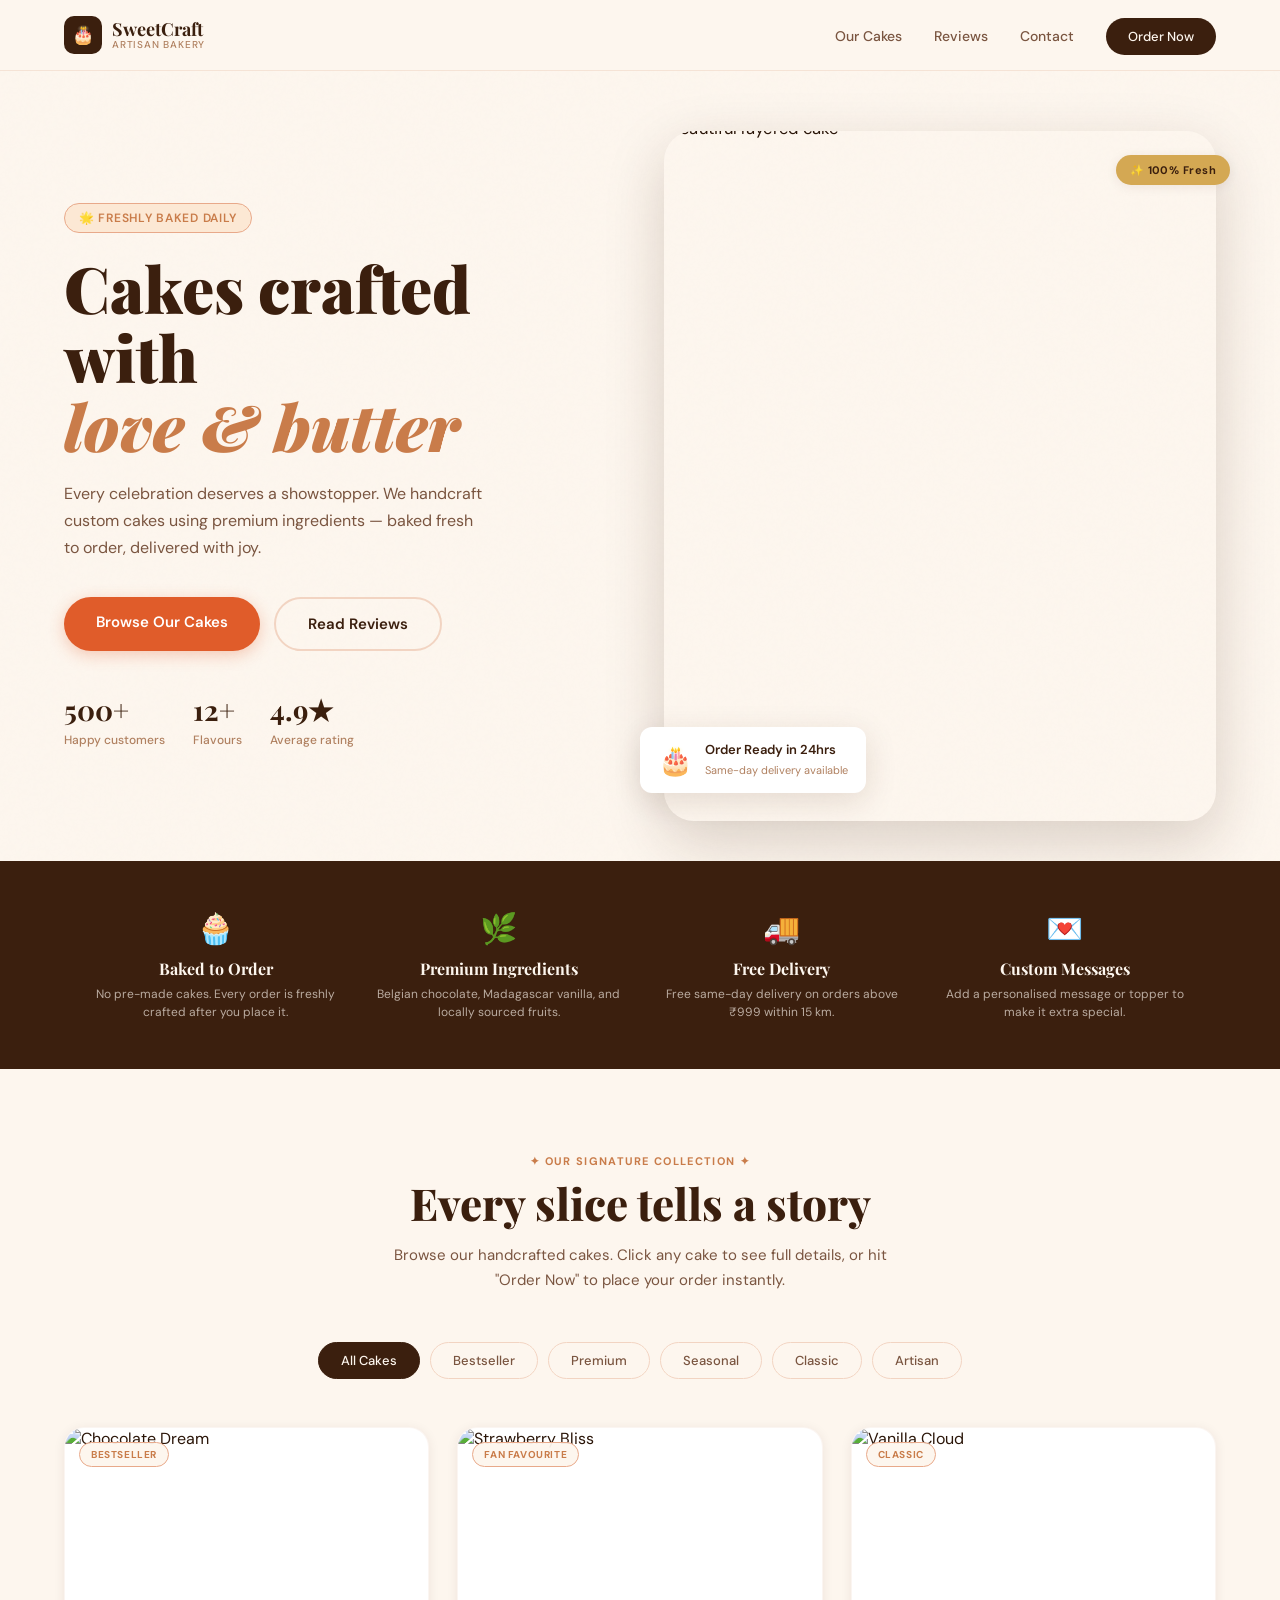
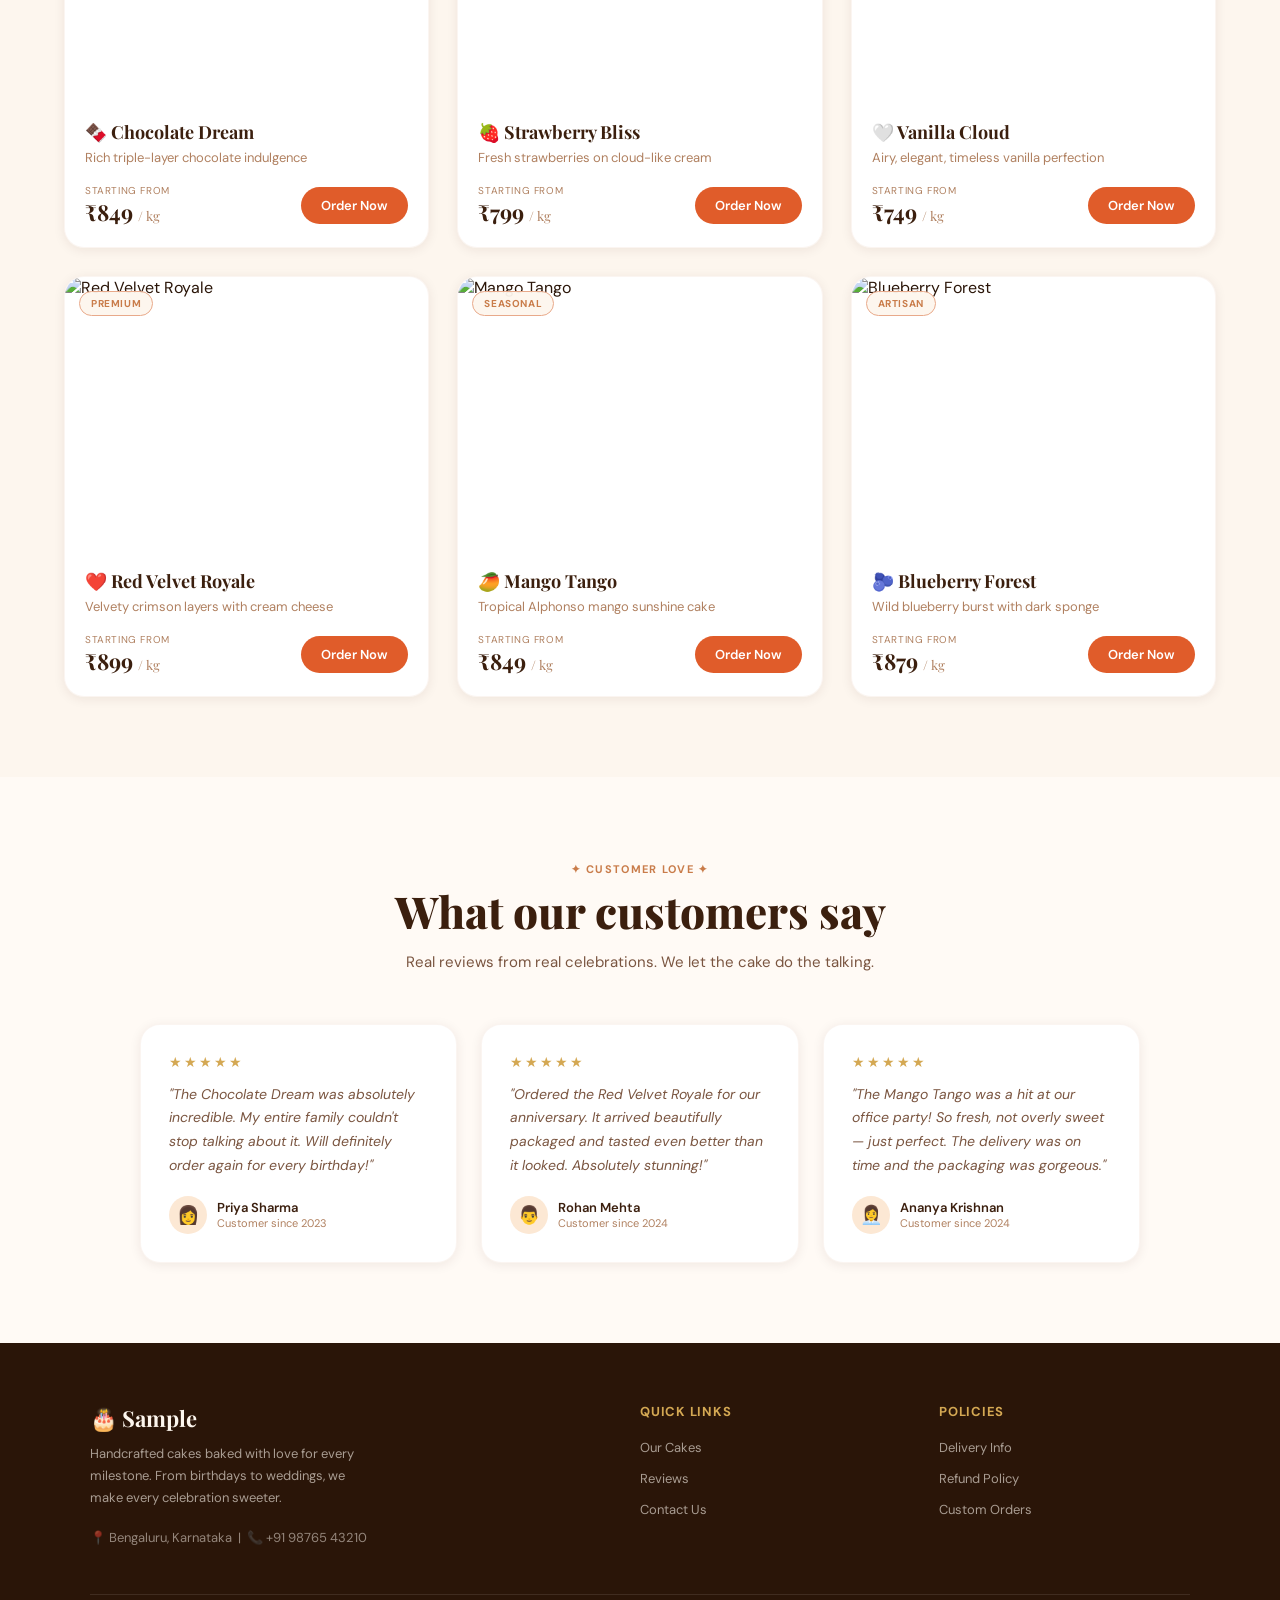
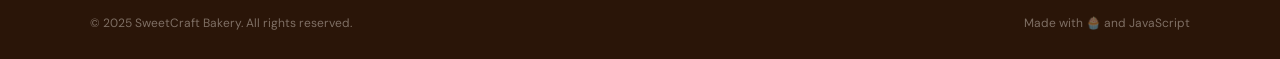
==== index.html @ ea9f8aa6 "creating the Sample project" ====
<!DOCTYPE html>
<html lang="en">
  <head>
    <meta charset="UTF-8" />
    <meta name="viewport" content="width=device-width, initial-scale=1.0" />
    <meta name="description" content="SweetCraft Bakery — Handcrafted cakes baked fresh for every occasion. Order online with easy Google Form checkout." />
    <title>SweetCraft Bakery — Handcrafted Cakes</title>
    <link rel="stylesheet" href="style.css" />
    <link rel="icon" href="data:image/svg+xml,<svg xmlns='http://www.w3.org/2000/svg' viewBox='0 0 100 100'><text y='.9em' font-size='90'>🎂</text></svg>" />
  </head>
  <body>

    <!-- HEADER -->
    <header class="header">
      <nav class="nav">
        <a href="index.html" class="nav-logo">
          <div class="nav-logo-icon">🎂</div>
          <div class="nav-logo-text">
            <span class="nav-logo-name">SweetCraft</span>
            <span class="nav-logo-tagline">Artisan Bakery</span>
          </div>
        </a>
        <ul class="nav-links">
          <li><a href="#products">Our Cakes</a></li>
          <li><a href="#testimonials">Reviews</a></li>
          <li><a href="#contact">Contact</a></li>
          <li><a href="#products" class="nav-cta">Order Now</a></li>
        </ul>
      </nav>
    </header>

    <!-- HERO -->
    <section class="hero">
      <div class="hero-content">
        <div class="hero-badge">🌟 Freshly Baked Daily</div>
        <h1 class="hero-title">
          Cakes crafted with<br /><em>love & butter</em>
        </h1>
        <p class="hero-subtitle">
          Every celebration deserves a showstopper. We handcraft custom cakes
          using premium ingredients — baked fresh to order, delivered with joy.
        </p>
        <div class="hero-actions">
          <a href="#products" class="btn-primary">Browse Our Cakes</a>
          <a href="#testimonials" class="btn-secondary">Read Reviews</a>
        </div>
        <div class="hero-stats">
          <div class="stat">
            <span class="stat-number">500+</span>
            <span class="stat-label">Happy customers</span>
          </div>
          <div class="stat">
            <span class="stat-number">12+</span>
            <span class="stat-label">Flavours</span>
          </div>
          <div class="stat">
            <span class="stat-number">4.9★</span>
            <span class="stat-label">Average rating</span>
          </div>
        </div>
      </div>

      <div class="hero-visual">
        <div class="hero-img-wrap">
          <img
            src="https://images.unsplash.com/photo-1621303837174-89787a7d4729?w=700&q=85"
            alt="Beautiful layered cake"
          />
        </div>
        <div class="hero-float-card">
          <div class="hero-float-card-icon">🎂</div>
          <div class="hero-float-card-text">
            <strong>Order Ready in 24hrs</strong>
            <span>Same-day delivery available</span>
          </div>
        </div>
        <div class="hero-float-badge">✨ 100% Fresh</div>
      </div>
    </section>

    <!-- FEATURES STRIP -->
    <section class="features-strip">
      <div class="features-strip-inner">
        <div class="feature-item">
          <div class="feature-icon">🧁</div>
          <div class="feature-title">Baked to Order</div>
          <p class="feature-desc">No pre-made cakes. Every order is freshly crafted after you place it.</p>
        </div>
        <div class="feature-item">
          <div class="feature-icon">🌿</div>
          <div class="feature-title">Premium Ingredients</div>
          <p class="feature-desc">Belgian chocolate, Madagascar vanilla, and locally sourced fruits.</p>
        </div>
        <div class="feature-item">
          <div class="feature-icon">🚚</div>
          <div class="feature-title">Free Delivery</div>
          <p class="feature-desc">Free same-day delivery on orders above ₹999 within 15 km.</p>
        </div>
        <div class="feature-item">
          <div class="feature-icon">💌</div>
          <div class="feature-title">Custom Messages</div>
          <p class="feature-desc">Add a personalised message or topper to make it extra special.</p>
        </div>
      </div>
    </section>

    <!-- PRODUCTS SECTION -->
    <section class="products-section" id="products">
      <div class="section-header">
        <span class="section-label">✦ Our Signature Collection ✦</span>
        <h2 class="section-title">Every slice tells a story</h2>
        <p class="section-desc">
          Browse our handcrafted cakes. Click any cake to see full details, or
          hit "Order Now" to place your order instantly.
        </p>
      </div>

      <!-- Filter Tabs -->
      <div class="filter-tabs">
        <button class="filter-tab active" data-filter="all">All Cakes</button>
        <button class="filter-tab" data-filter="Bestseller">Bestseller</button>
        <button class="filter-tab" data-filter="Premium">Premium</button>
        <button class="filter-tab" data-filter="Seasonal">Seasonal</button>
        <button class="filter-tab" data-filter="Classic">Classic</button>
        <button class="filter-tab" data-filter="Artisan">Artisan</button>
      </div>

      <div class="products-grid" id="productsGrid">
        <!-- Populated by script.js -->
      </div>
    </section>

    <!-- TESTIMONIALS -->
    <section class="testimonials-section" id="testimonials">
      <div class="section-header">
        <span class="section-label">✦ Customer Love ✦</span>
        <h2 class="section-title">What our customers say</h2>
        <p class="section-desc">Real reviews from real celebrations. We let the cake do the talking.</p>
      </div>

      <div class="testimonials-grid">
        <div class="testimonial-card">
          <div class="testimonial-stars">★★★★★</div>
          <p class="testimonial-text">"The Chocolate Dream was absolutely incredible. My entire family couldn't stop talking about it. Will definitely order again for every birthday!"</p>
          <div class="testimonial-author">
            <div class="testimonial-avatar">👩</div>
            <div>
              <div class="testimonial-name">Priya Sharma</div>
              <div class="testimonial-since">Customer since 2023</div>
            </div>
          </div>
        </div>
        <div class="testimonial-card">
          <div class="testimonial-stars">★★★★★</div>
          <p class="testimonial-text">"Ordered the Red Velvet Royale for our anniversary. It arrived beautifully packaged and tasted even better than it looked. Absolutely stunning!"</p>
          <div class="testimonial-author">
            <div class="testimonial-avatar">👨</div>
            <div>
              <div class="testimonial-name">Rohan Mehta</div>
              <div class="testimonial-since">Customer since 2024</div>
            </div>
          </div>
        </div>
        <div class="testimonial-card">
          <div class="testimonial-stars">★★★★★</div>
          <p class="testimonial-text">"The Mango Tango was a hit at our office party! So fresh, not overly sweet — just perfect. The delivery was on time and the packaging was gorgeous."</p>
          <div class="testimonial-author">
            <div class="testimonial-avatar">👩‍💼</div>
            <div>
              <div class="testimonial-name">Ananya Krishnan</div>
              <div class="testimonial-since">Customer since 2024</div>
            </div>
          </div>
        </div>
      </div>
    </section>

    <!-- FOOTER -->
    <footer class="footer" id="contact">
      <div class="footer-inner">
        <div class="footer-top">
          <div class="footer-brand">
            <div class="footer-brand-name">🎂 Sample </div>
            <p class="footer-brand-desc">
              Handcrafted cakes baked with love for every milestone. From birthdays to weddings, we make every celebration sweeter.
            </p>
            <p style="font-size:13px;color:rgba(253,246,238,0.5);">📍 Bengaluru, Karnataka &nbsp;|&nbsp; 📞 +91 98765 43210</p>
          </div>
          <div class="footer-col">
            <div class="footer-col-title">Quick Links</div>
            <ul class="footer-links">
              <li><a href="#products">Our Cakes</a></li>
              <li><a href="#testimonials">Reviews</a></li>
              <li><a href="#contact">Contact Us</a></li>
            </ul>
          </div>
          <div class="footer-col">
            <div class="footer-col-title">Policies</div>
            <ul class="footer-links">
              <li><a href="#">Delivery Info</a></li>
              <li><a href="#">Refund Policy</a></li>
              <li><a href="#">Custom Orders</a></li>
            </ul>
          </div>
        </div>
        <hr class="footer-divider" />
        <div class="footer-bottom">
          <span>© 2025 SweetCraft Bakery. All rights reserved.</span>
          <span>Made with 🧁 and JavaScript</span>
        </div>
      </div>
    </footer>

    <!-- SCROLL TO TOP -->
    <button class="scroll-top" id="scrollTopBtn" aria-label="Scroll to top">↑</button>

    <!-- SCRIPTS -->
    <script src="products.js"></script>
    <script src="script.js"></script>
  </body>
</html>
---- style.css ----
/* ===== IMPORTS ===== */
@import url("https://fonts.googleapis.com/css2?family=Playfair+Display:ital,wght@0,400;0,700;0,900;1,400;1,700&family=DM+Sans:wght@300;400;500;600&display=swap");

/* ===== CSS VARIABLES ===== */
:root {
  --cream: #fdf6ee;
  --warm-white: #fffaf5;
  --blush: #f2d4c2;
  --rose: #e8a98a;
  --caramel: #c97c4a;
  --espresso: #3b1f0e;
  --dark-brown: #2a1508;
  --chocolate: #5c2d0a;
  --text-main: #2a1508;
  --text-soft: #7a5540;
  --text-light: #b08060;
  --accent: #e05c2a;
  --accent-hover: #c84820;
  --gold: #d4a853;
  --tag-bg: #fce8d4;
  --shadow-sm: 0 2px 12px rgba(58, 30, 10, 0.08);
  --shadow-md: 0 8px 32px rgba(58, 30, 10, 0.13);
  --shadow-lg: 0 20px 60px rgba(58, 30, 10, 0.18);
  --radius: 20px;
  --radius-sm: 12px;
}

/* ===== RESET & BASE ===== */
*, *::before, *::after { box-sizing: border-box; margin: 0; padding: 0; }

html { scroll-behavior: smooth; }

body {
  font-family: "DM Sans", sans-serif;
  background-color: var(--cream);
  color: var(--text-main);
  min-height: 100vh;
  overflow-x: hidden;
}

img { display: block; max-width: 100%; }
a { text-decoration: none; color: inherit; }
button { cursor: pointer; font-family: inherit; border: none; }

/* ===== NOISE TEXTURE OVERLAY ===== */
body::before {
  content: "";
  position: fixed;
  inset: 0;
  background-image: url("data:image/svg+xml,%3Csvg viewBox='0 0 200 200' xmlns='http://www.w3.org/2000/svg'%3E%3Cfilter id='n'%3E%3CfeTurbulence type='fractalNoise' baseFrequency='0.75' numOctaves='4' stitchTiles='stitch'/%3E%3C/filter%3E%3Crect width='100%25' height='100%25' filter='url(%23n)' opacity='0.03'/%3E%3C/svg%3E");
  pointer-events: none;
  z-index: 0;
  opacity: 0.4;
}

/* ===== HEADER / NAV ===== */
.header {
  position: sticky;
  top: 0;
  z-index: 100;
  background: rgba(253, 246, 238, 0.88);
  backdrop-filter: blur(16px);
  -webkit-backdrop-filter: blur(16px);
  border-bottom: 1px solid rgba(201, 124, 74, 0.15);
}

.nav {
  max-width: 1200px;
  margin: 0 auto;
  padding: 0 24px;
  height: 70px;
  display: flex;
  align-items: center;
  justify-content: space-between;
}

.nav-logo {
  display: flex;
  align-items: center;
  gap: 10px;
}

.nav-logo-icon {
  width: 38px;
  height: 38px;
  background: var(--espresso);
  border-radius: 10px;
  display: flex;
  align-items: center;
  justify-content: center;
  font-size: 18px;
}

.nav-logo-text {
  display: flex;
  flex-direction: column;
  line-height: 1.1;
}

.nav-logo-name {
  font-family: "Playfair Display", serif;
  font-size: 18px;
  font-weight: 700;
  color: var(--espresso);
}

.nav-logo-tagline {
  font-size: 10px;
  font-weight: 500;
  color: var(--text-light);
  letter-spacing: 0.08em;
  text-transform: uppercase;
}

.nav-links {
  display: flex;
  align-items: center;
  gap: 32px;
  list-style: none;
}

.nav-links a {
  font-size: 14px;
  font-weight: 500;
  color: var(--text-soft);
  transition: color 0.2s;
}

.nav-links a:hover { color: var(--caramel); }

.nav-cta {
  background: var(--espresso);
  color: var(--cream) !important;
  padding: 10px 22px;
  border-radius: 50px;
  font-size: 13px !important;
  transition: background 0.2s, transform 0.15s !important;
}

.nav-cta:hover {
  background: var(--chocolate) !important;
  transform: translateY(-1px);
}

/* ===== HERO ===== */
.hero {
  max-width: 1200px;
  margin: 0 auto;
  padding: 60px 24px 40px;
  display: grid;
  grid-template-columns: 1fr 1fr;
  gap: 48px;
  align-items: center;
  position: relative;
  z-index: 1;
}

.hero-badge {
  display: inline-flex;
  align-items: center;
  gap: 6px;
  background: var(--tag-bg);
  color: var(--caramel);
  font-size: 12px;
  font-weight: 600;
  letter-spacing: 0.06em;
  text-transform: uppercase;
  padding: 6px 14px;
  border-radius: 50px;
  margin-bottom: 20px;
  border: 1px solid var(--rose);
}

.hero-title {
  font-family: "Playfair Display", serif;
  font-size: clamp(38px, 5vw, 64px);
  font-weight: 900;
  line-height: 1.08;
  color: var(--espresso);
  margin-bottom: 20px;
}

.hero-title em {
  font-style: italic;
  color: var(--caramel);
}

.hero-subtitle {
  font-size: 16px;
  line-height: 1.7;
  color: var(--text-soft);
  max-width: 420px;
  margin-bottom: 36px;
}

.hero-actions {
  display: flex;
  gap: 14px;
  flex-wrap: wrap;
}

.btn-primary {
  background: var(--accent);
  color: #fff;
  padding: 15px 32px;
  border-radius: 50px;
  font-size: 15px;
  font-weight: 600;
  transition: background 0.2s, transform 0.15s, box-shadow 0.2s;
  box-shadow: 0 4px 16px rgba(224, 92, 42, 0.3);
}

.btn-primary:hover {
  background: var(--accent-hover);
  transform: translateY(-2px);
  box-shadow: 0 8px 24px rgba(224, 92, 42, 0.4);
}

.btn-secondary {
  background: transparent;
  color: var(--espresso);
  padding: 15px 32px;
  border-radius: 50px;
  font-size: 15px;
  font-weight: 600;
  border: 2px solid var(--blush);
  transition: border-color 0.2s, background 0.2s;
}

.btn-secondary:hover {
  border-color: var(--caramel);
  background: var(--tag-bg);
}

.hero-stats {
  display: flex;
  gap: 28px;
  margin-top: 40px;
}

.stat {
  text-align: left;
}

.stat-number {
  font-family: "Playfair Display", serif;
  font-size: 28px;
  font-weight: 700;
  color: var(--espresso);
  display: block;
}

.stat-label {
  font-size: 12px;
  color: var(--text-light);
  font-weight: 500;
}

/* Hero image side */
.hero-visual {
  position: relative;
}

.hero-img-wrap {
  position: relative;
  border-radius: 30px;
  overflow: hidden;
  aspect-ratio: 4/5;
  box-shadow: var(--shadow-lg);
}

.hero-img-wrap img {
  width: 100%;
  height: 100%;
  object-fit: cover;
  transition: transform 0.6s ease;
}

.hero-img-wrap:hover img { transform: scale(1.04); }

.hero-float-card {
  position: absolute;
  bottom: 28px;
  left: -24px;
  background: white;
  border-radius: var(--radius-sm);
  padding: 14px 18px;
  box-shadow: var(--shadow-md);
  display: flex;
  align-items: center;
  gap: 12px;
  animation: floatCard 3s ease-in-out infinite;
}

.hero-float-card-icon {
  font-size: 28px;
}

.hero-float-card-text strong {
  display: block;
  font-size: 13px;
  font-weight: 600;
  color: var(--espresso);
}

.hero-float-card-text span {
  font-size: 11px;
  color: var(--text-light);
}

.hero-float-badge {
  position: absolute;
  top: 24px;
  right: -14px;
  background: var(--gold);
  color: var(--espresso);
  font-size: 11px;
  font-weight: 700;
  padding: 8px 14px;
  border-radius: 50px;
  letter-spacing: 0.04em;
  box-shadow: var(--shadow-sm);
}

@keyframes floatCard {
  0%, 100% { transform: translateY(0); }
  50% { transform: translateY(-6px); }
}

/* ===== SECTION HEADERS ===== */
.section-header {
  text-align: center;
  margin-bottom: 48px;
}

.section-label {
  display: inline-block;
  font-size: 11px;
  font-weight: 700;
  letter-spacing: 0.12em;
  text-transform: uppercase;
  color: var(--caramel);
  margin-bottom: 10px;
}

.section-title {
  font-family: "Playfair Display", serif;
  font-size: clamp(28px, 4vw, 44px);
  font-weight: 800;
  color: var(--espresso);
  line-height: 1.15;
  margin-bottom: 14px;
}

.section-desc {
  font-size: 15px;
  color: var(--text-soft);
  max-width: 500px;
  margin: 0 auto;
  line-height: 1.7;
}

/* ===== PRODUCT SECTION ===== */
.products-section {
  padding: 80px 24px;
  max-width: 1200px;
  margin: 0 auto;
  position: relative;
  z-index: 1;
}

/* Filter tabs */
.filter-tabs {
  display: flex;
  justify-content: center;
  gap: 10px;
  margin-bottom: 48px;
  flex-wrap: wrap;
}

.filter-tab {
  background: transparent;
  border: 1.5px solid var(--blush);
  color: var(--text-soft);
  padding: 9px 22px;
  border-radius: 50px;
  font-size: 13px;
  font-weight: 500;
  transition: all 0.2s;
}

.filter-tab:hover, .filter-tab.active {
  background: var(--espresso);
  border-color: var(--espresso);
  color: var(--cream);
}

/* Product grid */
.products-grid {
  display: grid;
  grid-template-columns: repeat(3, 1fr);
  gap: 28px;
}

/* Product card */
.product-card {
  background: #fff;
  border-radius: var(--radius);
  overflow: hidden;
  box-shadow: var(--shadow-sm);
  transition: transform 0.3s, box-shadow 0.3s;
  cursor: pointer;
  position: relative;
  border: 1px solid rgba(201, 124, 74, 0.08);
}

.product-card:hover {
  transform: translateY(-6px);
  box-shadow: var(--shadow-md);
}

.product-card-img {
  position: relative;
  aspect-ratio: 4/3;
  overflow: hidden;
}

.product-card-img img {
  width: 100%;
  height: 100%;
  object-fit: cover;
  transition: transform 0.5s ease;
}

.product-card:hover .product-card-img img {
  transform: scale(1.06);
}

.product-tag {
  position: absolute;
  top: 14px;
  left: 14px;
  background: rgba(253, 246, 238, 0.95);
  color: var(--caramel);
  font-size: 10px;
  font-weight: 700;
  letter-spacing: 0.06em;
  text-transform: uppercase;
  padding: 5px 11px;
  border-radius: 50px;
  border: 1px solid var(--rose);
}

.product-quick-view {
  position: absolute;
  inset: 0;
  background: rgba(42, 21, 8, 0.38);
  display: flex;
  align-items: center;
  justify-content: center;
  opacity: 0;
  transition: opacity 0.3s;
}

.product-card:hover .product-quick-view {
  opacity: 1;
}

.quick-view-btn {
  background: white;
  color: var(--espresso);
  padding: 10px 22px;
  border-radius: 50px;
  font-size: 13px;
  font-weight: 600;
  transform: translateY(6px);
  transition: transform 0.3s;
}

.product-card:hover .quick-view-btn {
  transform: translateY(0);
}

.product-card-body {
  padding: 20px;
}

.product-card-name {
  font-family: "Playfair Display", serif;
  font-size: 18px;
  font-weight: 700;
  color: var(--espresso);
  margin-bottom: 4px;
}

.product-card-desc {
  font-size: 13px;
  color: var(--text-light);
  margin-bottom: 16px;
  line-height: 1.5;
}

.product-card-footer {
  display: flex;
  align-items: center;
  justify-content: space-between;
}

.product-price {
  display: flex;
  flex-direction: column;
}

.product-price-label {
  font-size: 10px;
  color: var(--text-light);
  text-transform: uppercase;
  letter-spacing: 0.06em;
}

.product-price-amount {
  font-family: "Playfair Display", serif;
  font-size: 22px;
  font-weight: 700;
  color: var(--espresso);
}

.product-price-amount span {
  font-size: 13px;
  font-weight: 400;
  color: var(--text-light);
}

.product-buy-btn {
  background: var(--accent);
  color: white;
  padding: 10px 20px;
  border-radius: 50px;
  font-size: 13px;
  font-weight: 600;
  transition: background 0.2s, transform 0.15s;
}

.product-buy-btn:hover {
  background: var(--accent-hover);
  transform: scale(1.04);
}

/* ===== FEATURES STRIP ===== */
.features-strip {
  background: var(--espresso);
  padding: 48px 24px;
  position: relative;
  z-index: 1;
}

.features-strip-inner {
  max-width: 1100px;
  margin: 0 auto;
  display: grid;
  grid-template-columns: repeat(4, 1fr);
  gap: 32px;
}

.feature-item {
  text-align: center;
  color: var(--cream);
}

.feature-icon {
  font-size: 30px;
  margin-bottom: 10px;
}

.feature-title {
  font-family: "Playfair Display", serif;
  font-size: 16px;
  font-weight: 700;
  margin-bottom: 6px;
}

.feature-desc {
  font-size: 12px;
  color: rgba(253, 246, 238, 0.65);
  line-height: 1.5;
}

/* ===== TESTIMONIALS ===== */
.testimonials-section {
  padding: 80px 24px;
  background: var(--warm-white);
  position: relative;
  z-index: 1;
}

.testimonials-grid {
  max-width: 1000px;
  margin: 0 auto;
  display: grid;
  grid-template-columns: repeat(3, 1fr);
  gap: 24px;
}

.testimonial-card {
  background: white;
  border-radius: var(--radius);
  padding: 28px;
  box-shadow: var(--shadow-sm);
  border: 1px solid rgba(201, 124, 74, 0.08);
}

.testimonial-stars {
  color: var(--gold);
  font-size: 14px;
  margin-bottom: 12px;
  letter-spacing: 2px;
}

.testimonial-text {
  font-size: 14px;
  color: var(--text-soft);
  line-height: 1.7;
  margin-bottom: 18px;
  font-style: italic;
}

.testimonial-author {
  display: flex;
  align-items: center;
  gap: 10px;
}

.testimonial-avatar {
  width: 38px;
  height: 38px;
  border-radius: 50%;
  background: var(--tag-bg);
  display: flex;
  align-items: center;
  justify-content: center;
  font-size: 18px;
  flex-shrink: 0;
}

.testimonial-name {
  font-weight: 600;
  font-size: 13px;
  color: var(--espresso);
}

.testimonial-since {
  font-size: 11px;
  color: var(--text-light);
}

/* ===== FOOTER ===== */
.footer {
  background: var(--dark-brown);
  color: var(--cream);
  padding: 60px 24px 28px;
  position: relative;
  z-index: 1;
}

.footer-inner {
  max-width: 1100px;
  margin: 0 auto;
}

.footer-top {
  display: grid;
  grid-template-columns: 2fr 1fr 1fr;
  gap: 48px;
  margin-bottom: 48px;
}

.footer-brand-name {
  font-family: "Playfair Display", serif;
  font-size: 22px;
  font-weight: 700;
  margin-bottom: 10px;
}

.footer-brand-desc {
  font-size: 13px;
  color: rgba(253, 246, 238, 0.6);
  line-height: 1.7;
  max-width: 280px;
  margin-bottom: 20px;
}

.footer-col-title {
  font-weight: 700;
  font-size: 13px;
  letter-spacing: 0.06em;
  text-transform: uppercase;
  color: var(--gold);
  margin-bottom: 16px;
}

.footer-links {
  list-style: none;
  display: flex;
  flex-direction: column;
  gap: 10px;
}

.footer-links a {
  font-size: 13px;
  color: rgba(253, 246, 238, 0.6);
  transition: color 0.2s;
}

.footer-links a:hover { color: var(--cream); }

.footer-divider {
  border: none;
  border-top: 1px solid rgba(253, 246, 238, 0.1);
  margin-bottom: 20px;
}

.footer-bottom {
  display: flex;
  justify-content: space-between;
  align-items: center;
  font-size: 12px;
  color: rgba(253, 246, 238, 0.4);
}

/* ===== PRODUCT DETAIL PAGE ===== */
.detail-page {
  max-width: 1100px;
  margin: 0 auto;
  padding: 48px 24px 80px;
  position: relative;
  z-index: 1;
}

.breadcrumb {
  display: flex;
  align-items: center;
  gap: 8px;
  margin-bottom: 40px;
  font-size: 13px;
  color: var(--text-light);
}

.breadcrumb a {
  color: var(--caramel);
  transition: color 0.2s;
}

.breadcrumb a:hover { color: var(--espresso); }

.breadcrumb-sep { color: var(--blush); }

.detail-grid {
  display: grid;
  grid-template-columns: 1fr 1fr;
  gap: 60px;
  align-items: start;
}

.detail-img-main {
  border-radius: var(--radius);
  overflow: hidden;
  aspect-ratio: 4/5;
  box-shadow: var(--shadow-lg);
}

.detail-img-main img {
  width: 100%;
  height: 100%;
  object-fit: cover;
}

.detail-tag {
  display: inline-flex;
  align-items: center;
  gap: 6px;
  background: var(--tag-bg);
  color: var(--caramel);
  font-size: 11px;
  font-weight: 700;
  letter-spacing: 0.06em;
  text-transform: uppercase;
  padding: 6px 14px;
  border-radius: 50px;
  border: 1px solid var(--rose);
  margin-bottom: 16px;
}

.detail-name {
  font-family: "Playfair Display", serif;
  font-size: clamp(30px, 4vw, 48px);
  font-weight: 900;
  color: var(--espresso);
  line-height: 1.1;
  margin-bottom: 14px;
}

.detail-short-desc {
  font-size: 16px;
  color: var(--text-soft);
  font-style: italic;
  margin-bottom: 22px;
}

.detail-price-wrap {
  display: flex;
  align-items: baseline;
  gap: 6px;
  margin-bottom: 28px;
}

.detail-price {
  font-family: "Playfair Display", serif;
  font-size: 42px;
  font-weight: 700;
  color: var(--espresso);
}

.detail-price-unit {
  font-size: 14px;
  color: var(--text-light);
}

.detail-meta {
  display: grid;
  grid-template-columns: 1fr 1fr;
  gap: 14px;
  margin-bottom: 28px;
}

.detail-meta-item {
  background: var(--warm-white);
  border-radius: var(--radius-sm);
  padding: 14px 16px;
  border: 1px solid rgba(201, 124, 74, 0.1);
}

.detail-meta-label {
  font-size: 10px;
  font-weight: 700;
  text-transform: uppercase;
  letter-spacing: 0.08em;
  color: var(--text-light);
  margin-bottom: 4px;
}

.detail-meta-value {
  font-size: 15px;
  font-weight: 600;
  color: var(--espresso);
}

.detail-desc-title {
  font-family: "Playfair Display", serif;
  font-size: 16px;
  font-weight: 700;
  color: var(--espresso);
  margin-bottom: 10px;
}

.detail-desc {
  font-size: 14px;
  color: var(--text-soft);
  line-height: 1.8;
  margin-bottom: 32px;
}

.detail-divider {
  border: none;
  border-top: 1px solid var(--blush);
  margin: 24px 0;
}

.detail-actions {
  display: flex;
  gap: 14px;
  flex-wrap: wrap;
}

.detail-buy-btn {
  flex: 1;
  background: var(--accent);
  color: white;
  padding: 16px 28px;
  border-radius: 50px;
  font-size: 16px;
  font-weight: 700;
  transition: background 0.2s, transform 0.15s, box-shadow 0.2s;
  box-shadow: 0 4px 16px rgba(224, 92, 42, 0.3);
  text-align: center;
}

.detail-buy-btn:hover {
  background: var(--accent-hover);
  transform: translateY(-2px);
  box-shadow: 0 8px 24px rgba(224, 92, 42, 0.4);
}

.detail-back-btn {
  background: transparent;
  color: var(--espresso);
  padding: 16px 24px;
  border-radius: 50px;
  font-size: 15px;
  font-weight: 600;
  border: 2px solid var(--blush);
  transition: border-color 0.2s, background 0.2s;
}

.detail-back-btn:hover {
  border-color: var(--caramel);
  background: var(--tag-bg);
}

/* Related products */
.related-section {
  padding: 64px 24px;
  max-width: 1100px;
  margin: 0 auto;
  position: relative;
  z-index: 1;
}

/* ===== ANIMATIONS ===== */
.fade-in {
  opacity: 0;
  transform: translateY(20px);
  animation: fadeIn 0.55s ease forwards;
}

@keyframes fadeIn {
  to { opacity: 1; transform: translateY(0); }
}

.fade-in:nth-child(1) { animation-delay: 0.05s; }
.fade-in:nth-child(2) { animation-delay: 0.12s; }
.fade-in:nth-child(3) { animation-delay: 0.19s; }
.fade-in:nth-child(4) { animation-delay: 0.26s; }
.fade-in:nth-child(5) { animation-delay: 0.33s; }
.fade-in:nth-child(6) { animation-delay: 0.40s; }

/* Loading state */
.loading {
  text-align: center;
  padding: 80px 24px;
  color: var(--text-light);
  font-family: "Playfair Display", serif;
  font-style: italic;
  font-size: 20px;
}

/* Error state */
.error-state {
  text-align: center;
  padding: 80px 24px;
}

.error-state h2 {
  font-family: "Playfair Display", serif;
  font-size: 32px;
  color: var(--espresso);
  margin-bottom: 12px;
}

.error-state p { color: var(--text-soft); margin-bottom: 24px; }

/* ===== SCROLL TO TOP ===== */
.scroll-top {
  position: fixed;
  bottom: 24px;
  right: 24px;
  width: 44px;
  height: 44px;
  background: var(--espresso);
  color: var(--cream);
  border-radius: 50%;
  border: none;
  font-size: 20px;
  display: flex;
  align-items: center;
  justify-content: center;
  cursor: pointer;
  opacity: 0;
  transform: translateY(12px);
  transition: opacity 0.3s, transform 0.3s;
  z-index: 90;
  box-shadow: var(--shadow-md);
}

.scroll-top.visible {
  opacity: 1;
  transform: translateY(0);
}

/* ===== RESPONSIVE ===== */
@media (max-width: 1024px) {
  .products-grid { grid-template-columns: repeat(2, 1fr); }
  .features-strip-inner { grid-template-columns: repeat(2, 1fr); }
  .testimonials-grid { grid-template-columns: repeat(2, 1fr); }
  .footer-top { grid-template-columns: 1fr 1fr; }
  .footer-top > *:first-child { grid-column: 1 / -1; }
}

@media (max-width: 768px) {
  .nav-links { display: none; }

  .hero {
    grid-template-columns: 1fr;
    padding: 32px 20px 24px;
    gap: 36px;
  }

  .hero-visual { order: -1; }

  .hero-img-wrap { aspect-ratio: 4/3; }

  .hero-float-card { left: 12px; bottom: 16px; }

  .hero-stats { gap: 20px; }

  .products-grid { grid-template-columns: 1fr; }

  .features-strip-inner { grid-template-columns: 1fr 1fr; gap: 20px; }

  .testimonials-grid { grid-template-columns: 1fr; }

  .footer-top { grid-template-columns: 1fr; gap: 28px; }

  .footer-top > *:first-child { grid-column: unset; }

  .footer-bottom { flex-direction: column; gap: 8px; text-align: center; }

  .detail-grid { grid-template-columns: 1fr; gap: 32px; }

  .detail-img-main { aspect-ratio: 4/3; }
}

@media (max-width: 480px) {
  .hero-title { font-size: 32px; }
  .hero-actions { flex-direction: column; }
  .btn-primary, .btn-secondary { text-align: center; }
  .detail-actions { flex-direction: column; }
  .detail-buy-btn { flex: unset; }
}
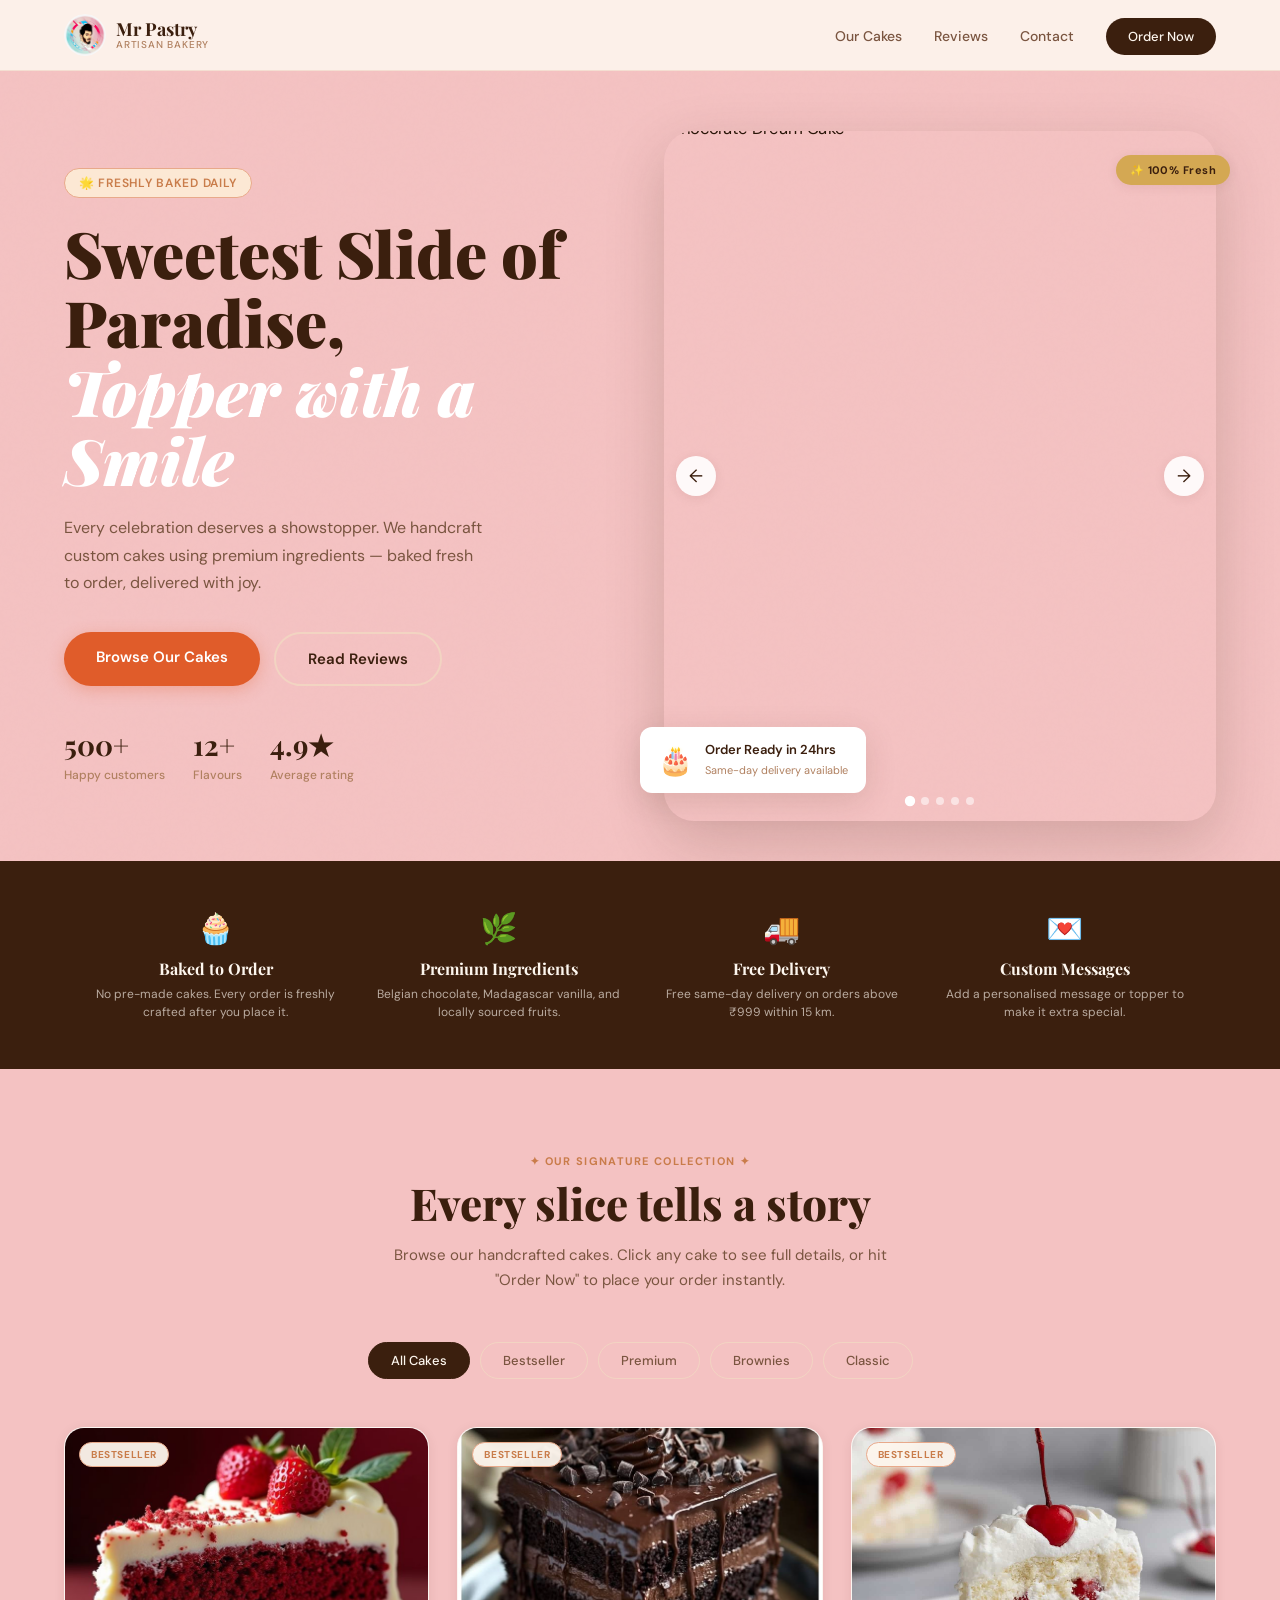
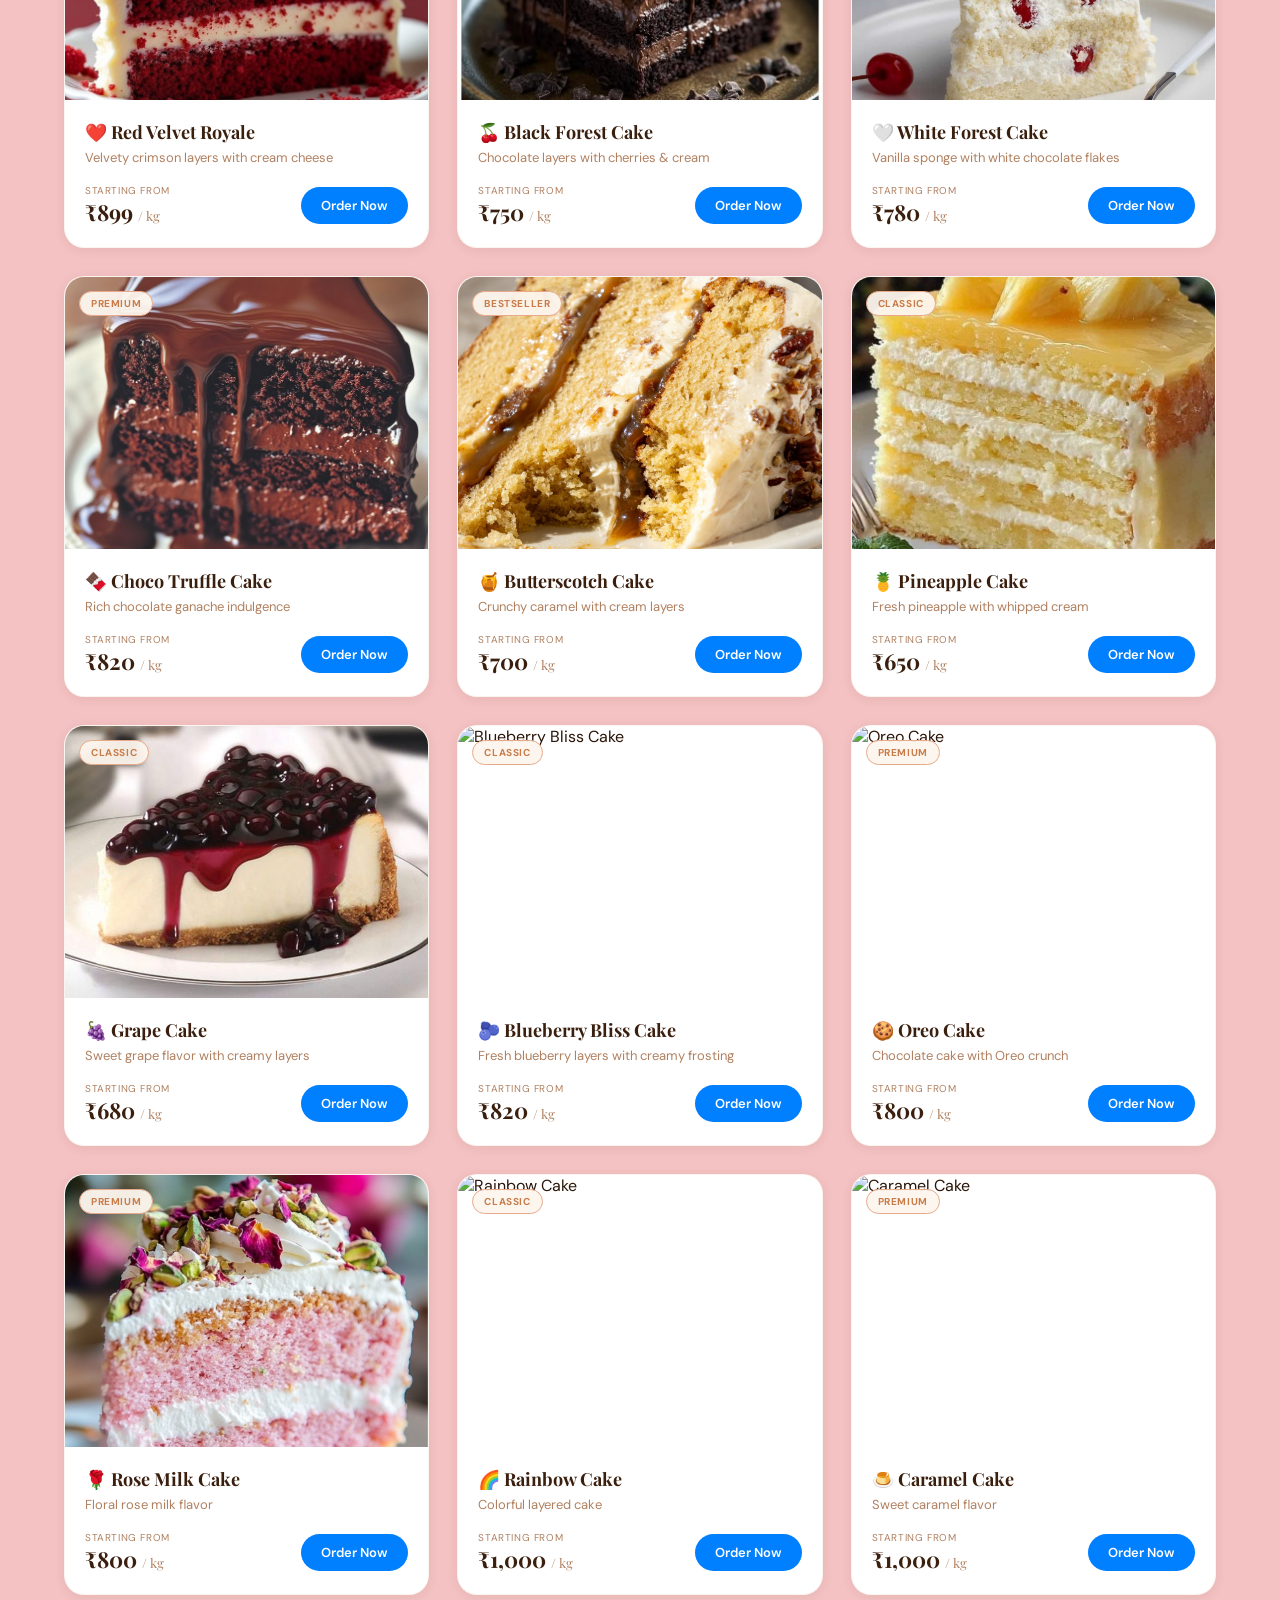
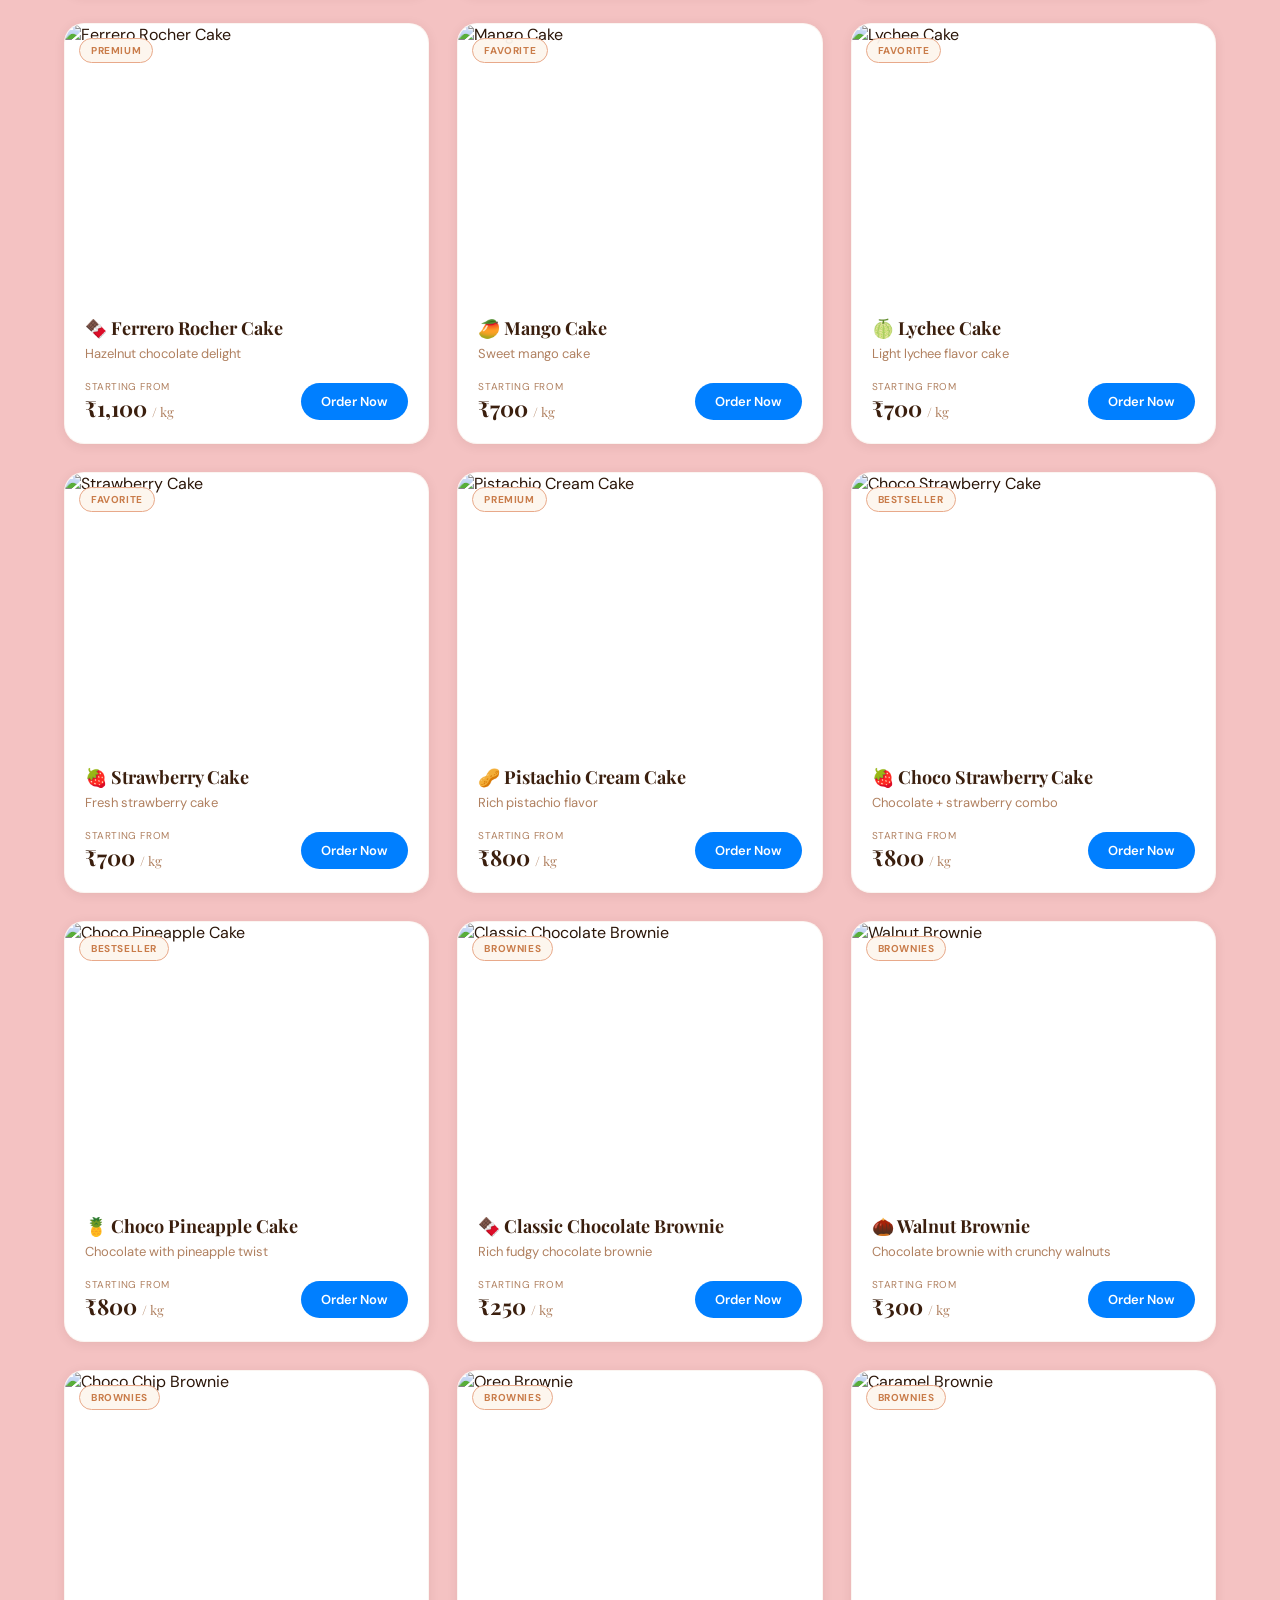
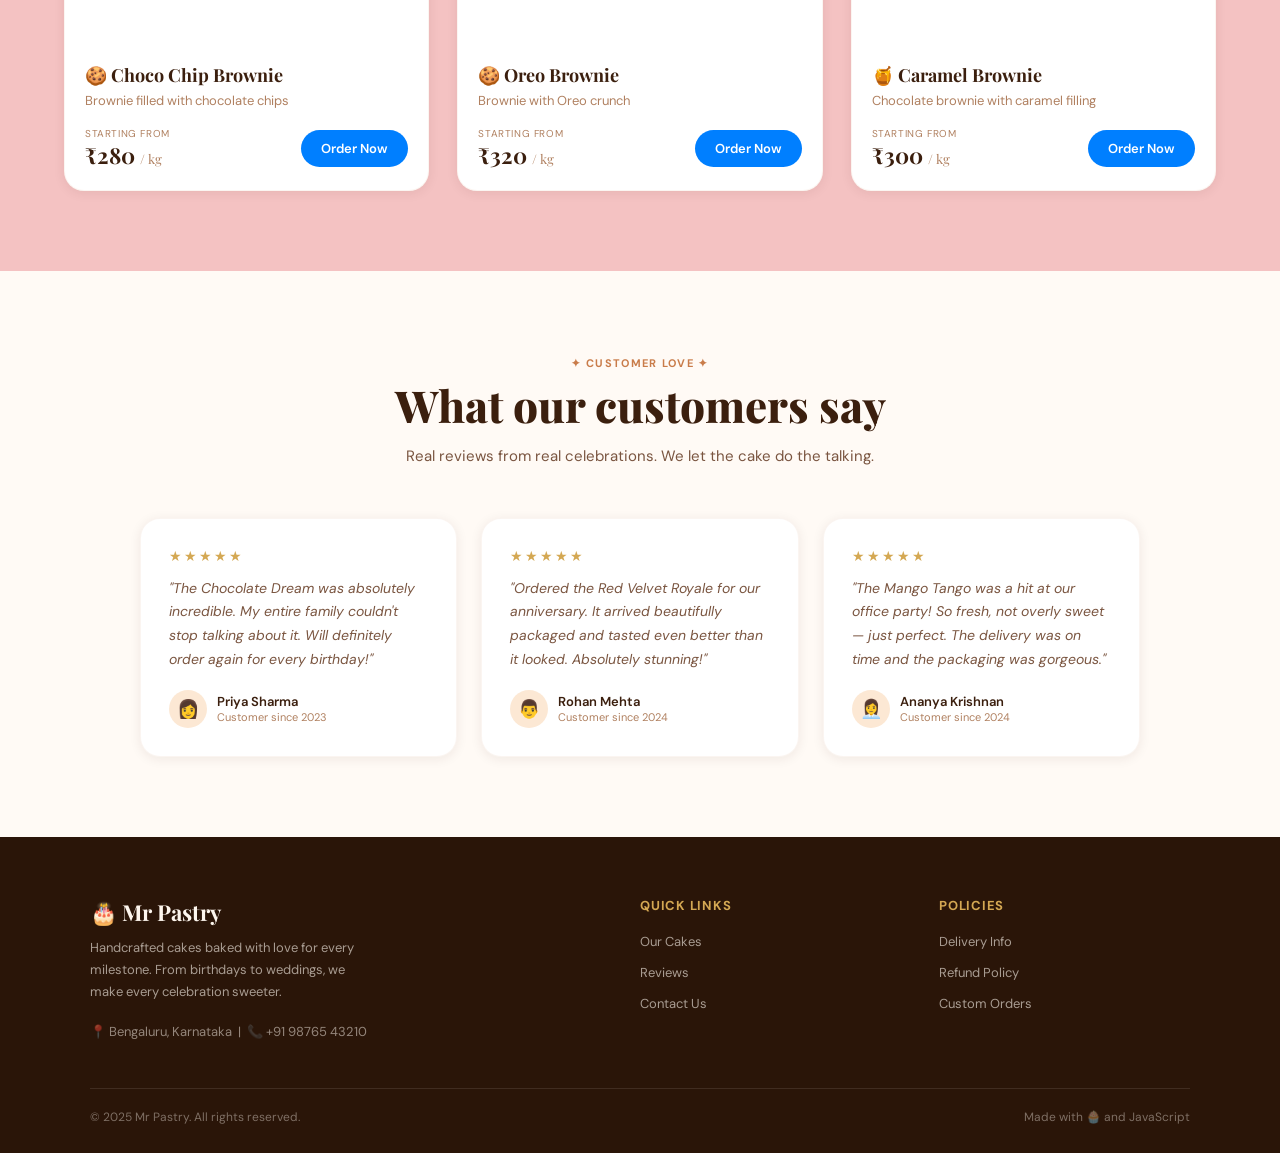
==== commit d7f07994: "new products added all images uploaded" ====
--- a/index.html
+++ b/index.html
@@ -3,8 +3,8 @@
   <head>
     <meta charset="UTF-8" />
     <meta name="viewport" content="width=device-width, initial-scale=1.0" />
-    <meta name="description" content="SweetCraft Bakery — Handcrafted cakes baked fresh for every occasion. Order online with easy Google Form checkout." />
-    <title>SweetCraft Bakery — Handcrafted Cakes</title>
+    <meta name="description" content="Mr Pastry — Handcrafted cakes baked fresh for every occasion. Order online with easy Google Form checkout." />
+    <title>Mr Pastry — Handcrafted Cakes</title>
     <link rel="stylesheet" href="style.css" />
     <link rel="icon" href="data:image/svg+xml,<svg xmlns='http://www.w3.org/2000/svg' viewBox='0 0 100 100'><text y='.9em' font-size='90'>🎂</text></svg>" />
   </head>
@@ -14,9 +14,11 @@
     <header class="header">
       <nav class="nav">
         <a href="index.html" class="nav-logo">
-          <div class="nav-logo-icon">🎂</div>
+          <div class="nav-logo-icon nav-logo-img">
+            <img src="images/logo.jpg" alt="Mr Pastry Logo" />
+          </div>
           <div class="nav-logo-text">
-            <span class="nav-logo-name">SweetCraft</span>
+            <span class="nav-logo-name">Mr Pastry</span>
             <span class="nav-logo-tagline">Artisan Bakery</span>
           </div>
         </a>
@@ -34,7 +36,7 @@
       <div class="hero-content">
         <div class="hero-badge">🌟 Freshly Baked Daily</div>
         <h1 class="hero-title">
-          Cakes crafted with<br /><em>love & butter</em>
+          Sweetest Slide of Paradise,<br /><em>Topper with a Smile</em>
         </h1>
         <p class="hero-subtitle">
           Every celebration deserves a showstopper. We handcraft custom cakes
@@ -61,11 +63,30 @@
       </div>
 
       <div class="hero-visual">
-        <div class="hero-img-wrap">
-          <img
-            src="https://images.unsplash.com/photo-1621303837174-89787a7d4729?w=700&q=85"
-            alt="Beautiful layered cake"
-          />
+        <div class="hero-img-wrap carousel-wrap">
+          <!-- Carousel Track -->
+          <div class="carousel-track" id="carouselTrack">
+            <div class="carousel-slide">
+              <img src="https://images.unsplash.com/photo-1578985545062-69928b1d9587?w=700&q=85" alt="Chocolate Dream Cake" />
+            </div>
+            <div class="carousel-slide">
+              <img src="https://images.unsplash.com/photo-1621303837174-89787a7d4729?w=700&q=85" alt="Birthday Cake" />
+            </div>
+            <div class="carousel-slide">
+              <img src="https://images.unsplash.com/photo-1565958011703-44f9829ba187?w=700&q=85" alt="Strawberry Bliss Cake" />
+            </div>
+            <div class="carousel-slide">
+              <img src="https://images.unsplash.com/photo-1616541823729-00fe0aacd32c?w=700&q=85" alt="Red Velvet Cake" />
+            </div>
+            <div class="carousel-slide">
+              <img src="https://images.unsplash.com/photo-1563729784474-d77dbb933a9e?w=700&q=85" alt="Mango Tango Cake" />
+            </div>
+          </div>
+          <!-- Carousel Controls -->
+          <button class="carousel-btn carousel-prev" id="carouselPrev" aria-label="Previous">&#8592;</button>
+          <button class="carousel-btn carousel-next" id="carouselNext" aria-label="Next">&#8594;</button>
+          <!-- Dots -->
+          <div class="carousel-dots" id="carouselDots"></div>
         </div>
         <div class="hero-float-card">
           <div class="hero-float-card-icon">🎂</div>
@@ -120,9 +141,8 @@
         <button class="filter-tab active" data-filter="all">All Cakes</button>
         <button class="filter-tab" data-filter="Bestseller">Bestseller</button>
         <button class="filter-tab" data-filter="Premium">Premium</button>
-        <button class="filter-tab" data-filter="Seasonal">Seasonal</button>
+        <button class="filter-tab" data-filter="Brownies">Brownies</button>
         <button class="filter-tab" data-filter="Classic">Classic</button>
-        <button class="filter-tab" data-filter="Artisan">Artisan</button>
       </div>
 
       <div class="products-grid" id="productsGrid">
@@ -180,7 +200,7 @@
       <div class="footer-inner">
         <div class="footer-top">
           <div class="footer-brand">
-            <div class="footer-brand-name">🎂 Sample </div>
+            <div class="footer-brand-name">🎂 Mr Pastry</div>
             <p class="footer-brand-desc">
               Handcrafted cakes baked with love for every milestone. From birthdays to weddings, we make every celebration sweeter.
             </p>
@@ -205,7 +225,7 @@
         </div>
         <hr class="footer-divider" />
         <div class="footer-bottom">
-          <span>© 2025 SweetCraft Bakery. All rights reserved.</span>
+          <span>© 2025 Mr Pastry. All rights reserved.</span>
           <span>Made with 🧁 and JavaScript</span>
         </div>
       </div>
--- a/style.css
+++ b/style.css
@@ -32,7 +32,8 @@
 
 body {
   font-family: "DM Sans", sans-serif;
-  background-color: var(--cream);
+  /* background-color: var(--cream); */
+  background-color: #F4C2C2;
   color: var(--text-main);
   min-height: 100vh;
   overflow-x: hidden;
@@ -177,12 +178,14 @@
   font-weight: 900;
   line-height: 1.08;
   color: var(--espresso);
+  
   margin-bottom: 20px;
 }
 
 .hero-title em {
   font-style: italic;
-  color: var(--caramel);
+  /* color: var(--caramel); */
+  color:white;
 }
 
 .hero-subtitle {
@@ -532,7 +535,8 @@
 }
 
 .product-buy-btn {
-  background: var(--accent);
+  /* background: var(--accent); */
+  background-color:#007FFF;
   color: white;
   padding: 10px 20px;
   border-radius: 50px;
@@ -542,7 +546,8 @@
 }
 
 .product-buy-btn:hover {
-  background: var(--accent-hover);
+  /* background: var(--accent-hover); */
+  background-color: royalblue;
   transform: scale(1.04);
 }
 
@@ -883,7 +888,8 @@
 
 .detail-buy-btn {
   flex: 1;
-  background: var(--accent);
+  /* background: var(--accent); */
+  background-color: #4169E1;
   color: white;
   padding: 16px 28px;
   border-radius: 50px;
@@ -895,7 +901,8 @@
 }
 
 .detail-buy-btn:hover {
-  background: var(--accent-hover);
+  /* background: var(--accent-hover); */
+  background-color:#007FFF;
   transform: translateY(-2px);
   box-shadow: 0 8px 24px rgba(224, 92, 42, 0.4);
 }
@@ -968,7 +975,111 @@
 
 .error-state p { color: var(--text-soft); margin-bottom: 24px; }
 
-/* ===== SCROLL TO TOP ===== */
+/* Logo image override */
+.nav-logo-img {
+  background: transparent !important;
+  border-radius: 50%;
+  overflow: hidden;
+  padding: 0;
+  width: 42px;
+  height: 42px;
+}
+
+.nav-logo-img img {
+  width: 100%;
+  height: 100%;
+  object-fit: cover;
+  border-radius: 50%;
+}
+
+/* ===== CAROUSEL ===== */
+.carousel-wrap {
+  position: relative;
+  overflow: hidden;
+  border-radius: 30px;
+  aspect-ratio: 4/5;
+  box-shadow: var(--shadow-lg);
+}
+
+.carousel-track {
+  display: flex;
+  height: 100%;
+  transition: transform 0.55s cubic-bezier(0.4, 0, 0.2, 1);
+  will-change: transform;
+}
+
+.carousel-slide {
+  min-width: 100%;
+  height: 100%;
+  flex-shrink: 0;
+}
+
+.carousel-slide img {
+  width: 100%;
+  height: 100%;
+  object-fit: cover;
+  display: block;
+}
+
+.carousel-btn {
+  position: absolute;
+  top: 50%;
+  transform: translateY(-50%);
+  background: rgba(255,255,255,0.9);
+  border: none;
+  color: var(--espresso);
+  width: 40px;
+  height: 40px;
+  border-radius: 50%;
+  font-size: 18px;
+  cursor: pointer;
+  z-index: 10;
+  box-shadow: var(--shadow-sm);
+  transition: background 0.2s, transform 0.2s;
+  display: flex;
+  align-items: center;
+  justify-content: center;
+  line-height: 1;
+}
+
+.carousel-btn:hover {
+  background: white;
+  transform: translateY(-50%) scale(1.1);
+}
+
+.carousel-prev { left: 12px; }
+.carousel-next { right: 12px; }
+
+.carousel-dots {
+  position: absolute;
+  bottom: 16px;
+  left: 50%;
+  transform: translateX(-50%);
+  display: flex;
+  gap: 7px;
+  z-index: 10;
+}
+
+.carousel-dot {
+  width: 8px;
+  height: 8px;
+  border-radius: 50%;
+  background: rgba(255,255,255,0.55);
+  border: none;
+  cursor: pointer;
+  transition: background 0.2s, transform 0.2s;
+  padding: 0;
+}
+
+.carousel-dot.active {
+  background: white;
+  transform: scale(1.3);
+}
+
+@media (max-width: 768px) {
+  .carousel-wrap { aspect-ratio: 4/3; }
+  .carousel-btn { width: 34px; height: 34px; font-size: 15px; }
+}
 .scroll-top {
   position: fixed;
   bottom: 24px;
